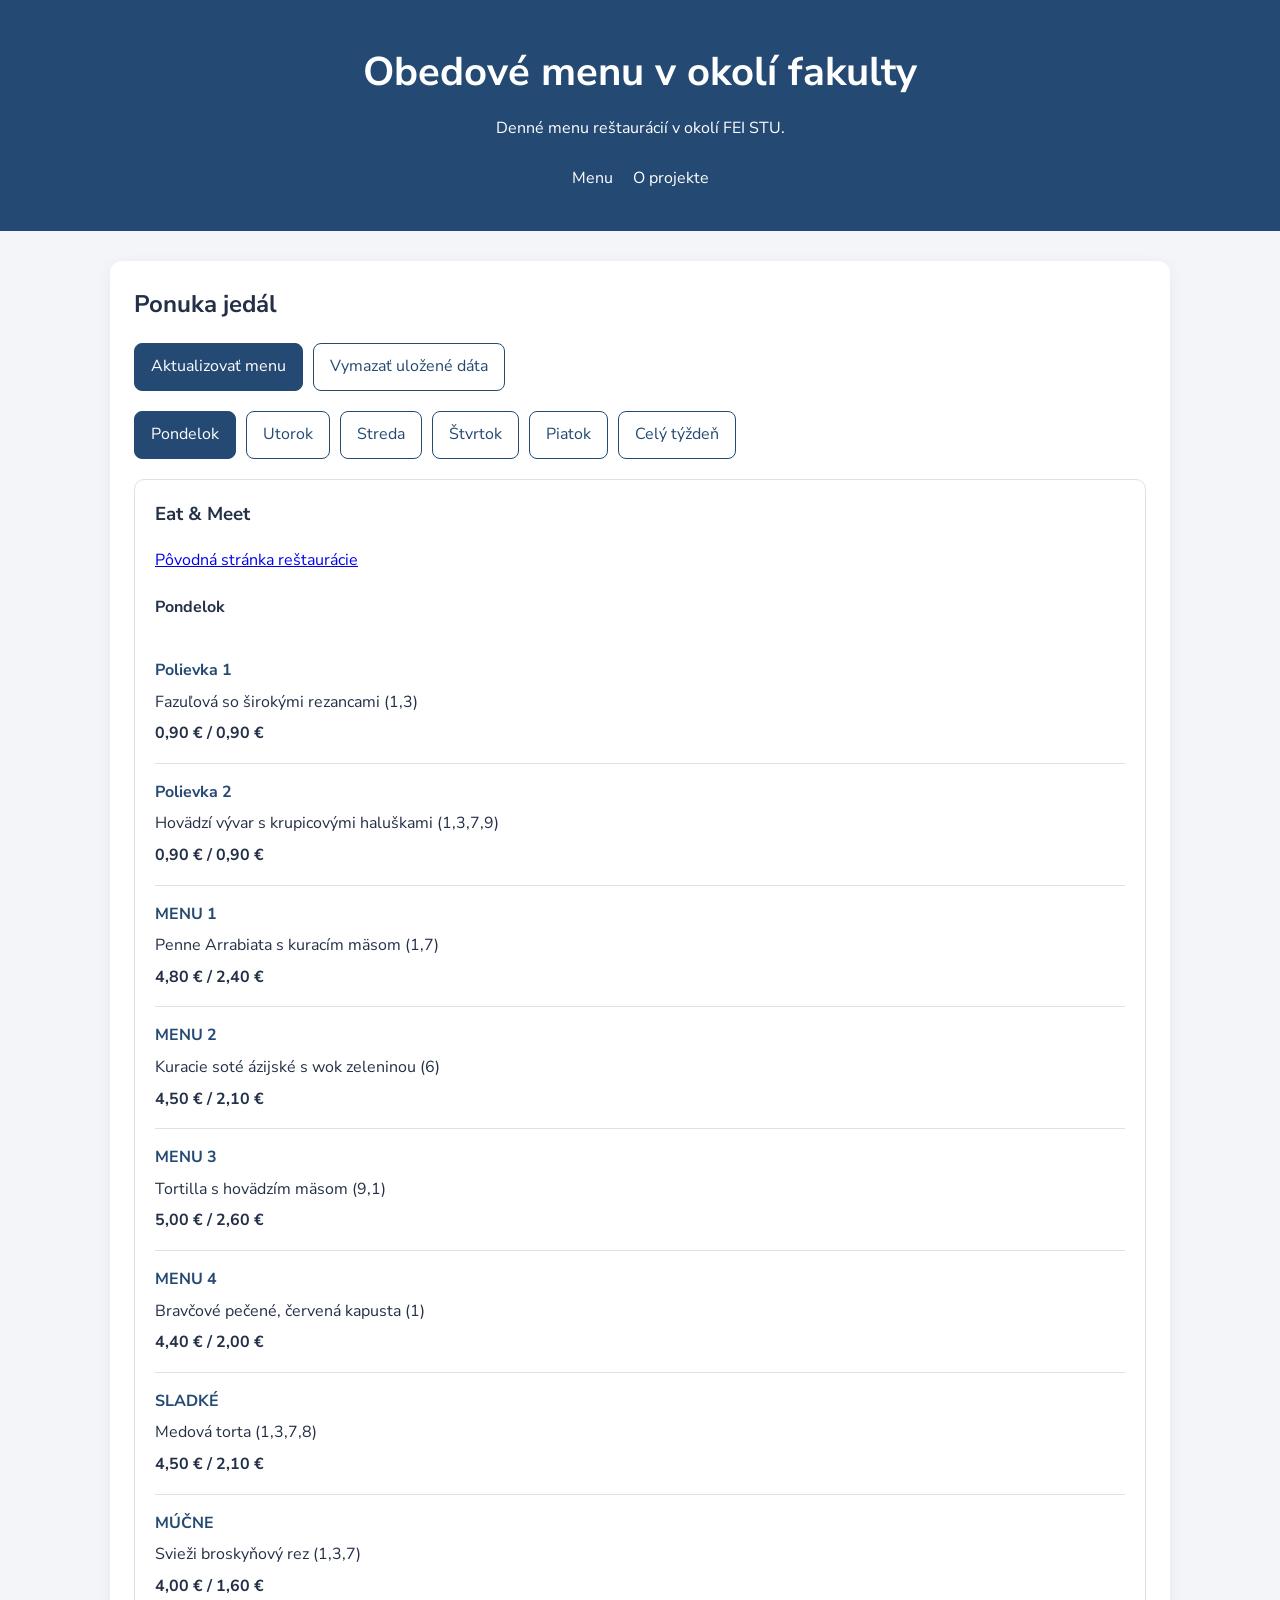
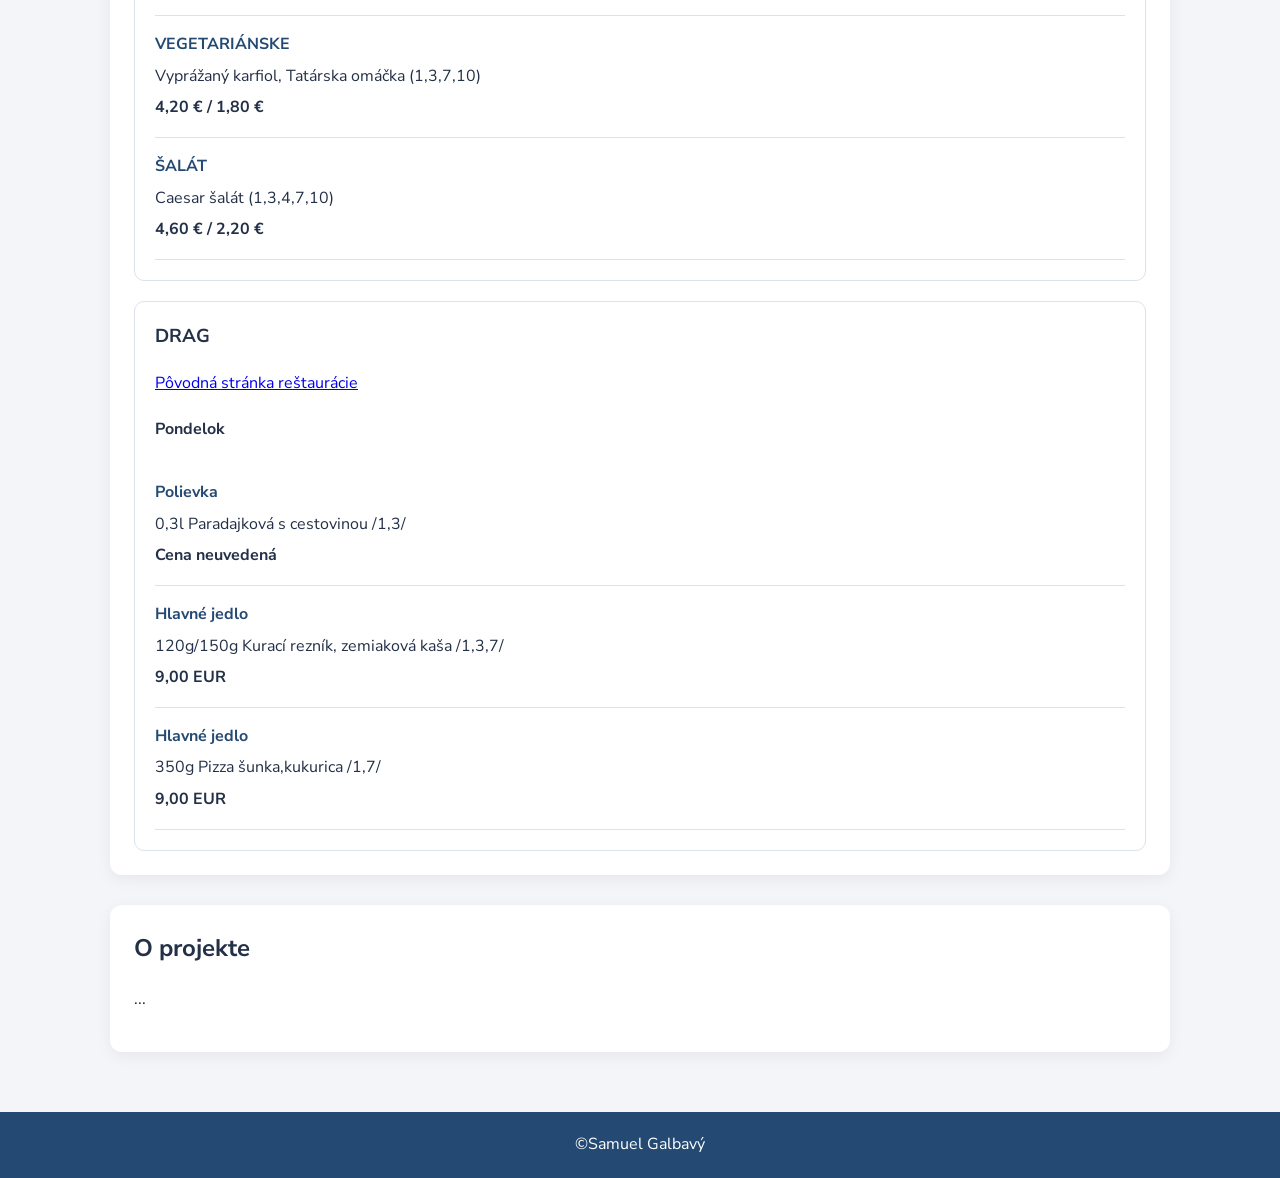
==== index.html @ 83023dc4 "2 restauracie, zobrazene menu, preklikavanie dni v tyzdni, menu - cely tyzden" ====
<!DOCTYPE html>
<html lang="sk">
<head>
    <meta charset="UTF-8">
    <meta name="viewport" content="width=device-width, initial-scale=1.0">

    <meta
        name="description"
        content="Prehľad obedového menu reštaurácií v okolí FEI STU."
    >

    <title>Obedové menu v okolí fakulty</title>

    <link rel="stylesheet" href="css/styles.css">
    <script src="js/script.js" defer></script>
</head>

<body>
    <header>
        <h1>Obedové menu v okolí fakulty</h1>
        <p>Denné menu reštaurácií v okolí FEI STU.</p>

        <nav aria-label="Hlavná navigácia">
            <ul>
                <li><a href="#menu">Menu</a></li>
                <li><a href="#o-projekte">O projekte</a></li>
            </ul>
        </nav>
    </header>

    <main>
        <section id="menu" aria-labelledby="menu-heading">
            <h2 id="menu-heading">Ponuka jedál</h2>

            <div>
                <button type="button" id="refresh-button">
                    Aktualizovať menu
                </button>

                <button type="button" id="clear-button">
                    Vymazať uložené dáta
                </button>
            </div>

            <div role="group" aria-label="Výber dňa">
                <button type="button" data-day="1">Pondelok</button>
                <button type="button" data-day="2">Utorok</button>
                <button type="button" data-day="3">Streda</button>
                <button type="button" data-day="4">Štvrtok</button>
                <button type="button" data-day="5">Piatok</button>
                <button type="button" data-day="all">Celý týždeň</button>
            </div>

            <p id="status" role="status"></p>

            <div id="menu-container">
                <p>Tu sa zobrazia menu jednotlivých reštaurácií.</p>
            </div>
        </section>

        <section id="o-projekte" aria-labelledby="about-heading">
            <h2 id="about-heading">O projekte</h2>

            <p>
                ...
            </p>
        </section>
    </main>

    <footer>
        <p>©Samuel Galbavý</p>
    </footer>
</body>
</html>
---- css/styles.css ----
@font-face {
    font-family: "Nunito Sans";
    src: url("../fonts/NunitoSans-Variable.woff2") format("woff2");
    font-weight: 200 900;
    font-style: normal;
    font-display: swap;
}

* {
    box-sizing: border-box;
}

html {
    scroll-behavior: smooth;
}

body {
    margin: 0;
    font-family: "Nunito Sans", sans-serif;
    line-height: 1.6;
    color: #243047;
    background-color: #f3f5f9;
}


header {
    padding: 40px 20px;
    text-align: center;
    color: #ffffff;
    background-color: #244a73;
}

h1 {
    margin: 0 0 12px;
    font-size: clamp(1.7rem, 4vw, 2.5rem);
}

header p {
    margin: 0 0 24px;
}


nav ul {
    display: flex;
    justify-content: center;
    flex-wrap: wrap;
    gap: 20px;
    margin: 0;
    padding: 0;
    list-style: none;
}

nav a {
    color: #ffffff;
    text-decoration: none;
}

nav a:hover {
    text-decoration: underline;
}

main {
    width: 100%;
    max-width: 1100px;
    margin: 0 auto;
    padding: 30px 20px;
}

section {
    margin-bottom: 30px;
    padding: 24px;
    border-radius: 12px;
    background-color: #ffffff;
    box-shadow: 0 4px 16px rgb(0 0 0 / 6%);
}

h2 {
    margin-top: 0;
}

#menu > div:first-of-type,
[role="group"] {
    display: flex;
    flex-wrap: wrap;
    gap: 10px;
    margin-bottom: 20px;
}

button {
    padding: 10px 16px;
    border: 1px solid #244a73;
    border-radius: 8px;
    font: inherit;
    color: #244a73;
    background-color: #ffffff;
    cursor: pointer;
}

button:hover {
    color: #ffffff;
    background-color: #244a73;
}

button:focus-visible,
a:focus-visible {
    outline: 3px solid #edaa25;
    outline-offset: 4px;
}

#refresh-button {
    color: #ffffff;
    background-color: #244a73;
}

#refresh-button:hover {
    background-color: #183552;
}


#status {
    font-weight: bold;
}

#menu-container {
    display: grid;
    gap: 20px;
}


footer {
    padding: 20px;
    text-align: center;
    color: #ffffff;
    background-color: #244a73;
}

footer p {
    margin: 0;
}

.meal {
    padding: 16px 0;
    border-bottom: 1px solid #dce2eb;
}

.meal p {
    margin: 0 0 6px;
}

.meal__type {
    font-weight: 700;
    color: #244a73;
}

button[data-day][aria-pressed="true"] {
    color: #ffffff;
    background-color: #244a73;
}

.restaurant-card {
    padding: 20px;
    border: 1px solid #dce2eb;
    border-radius: 10px;
}

.restaurant-card h3 {
    margin-top: 0;
}


@media (max-width: 600px) {
    main {
        padding: 20px 12px;
    }

    section {
        padding: 18px;
    }

    [role="group"] button {
        flex: 1 1 120px;
    }
}
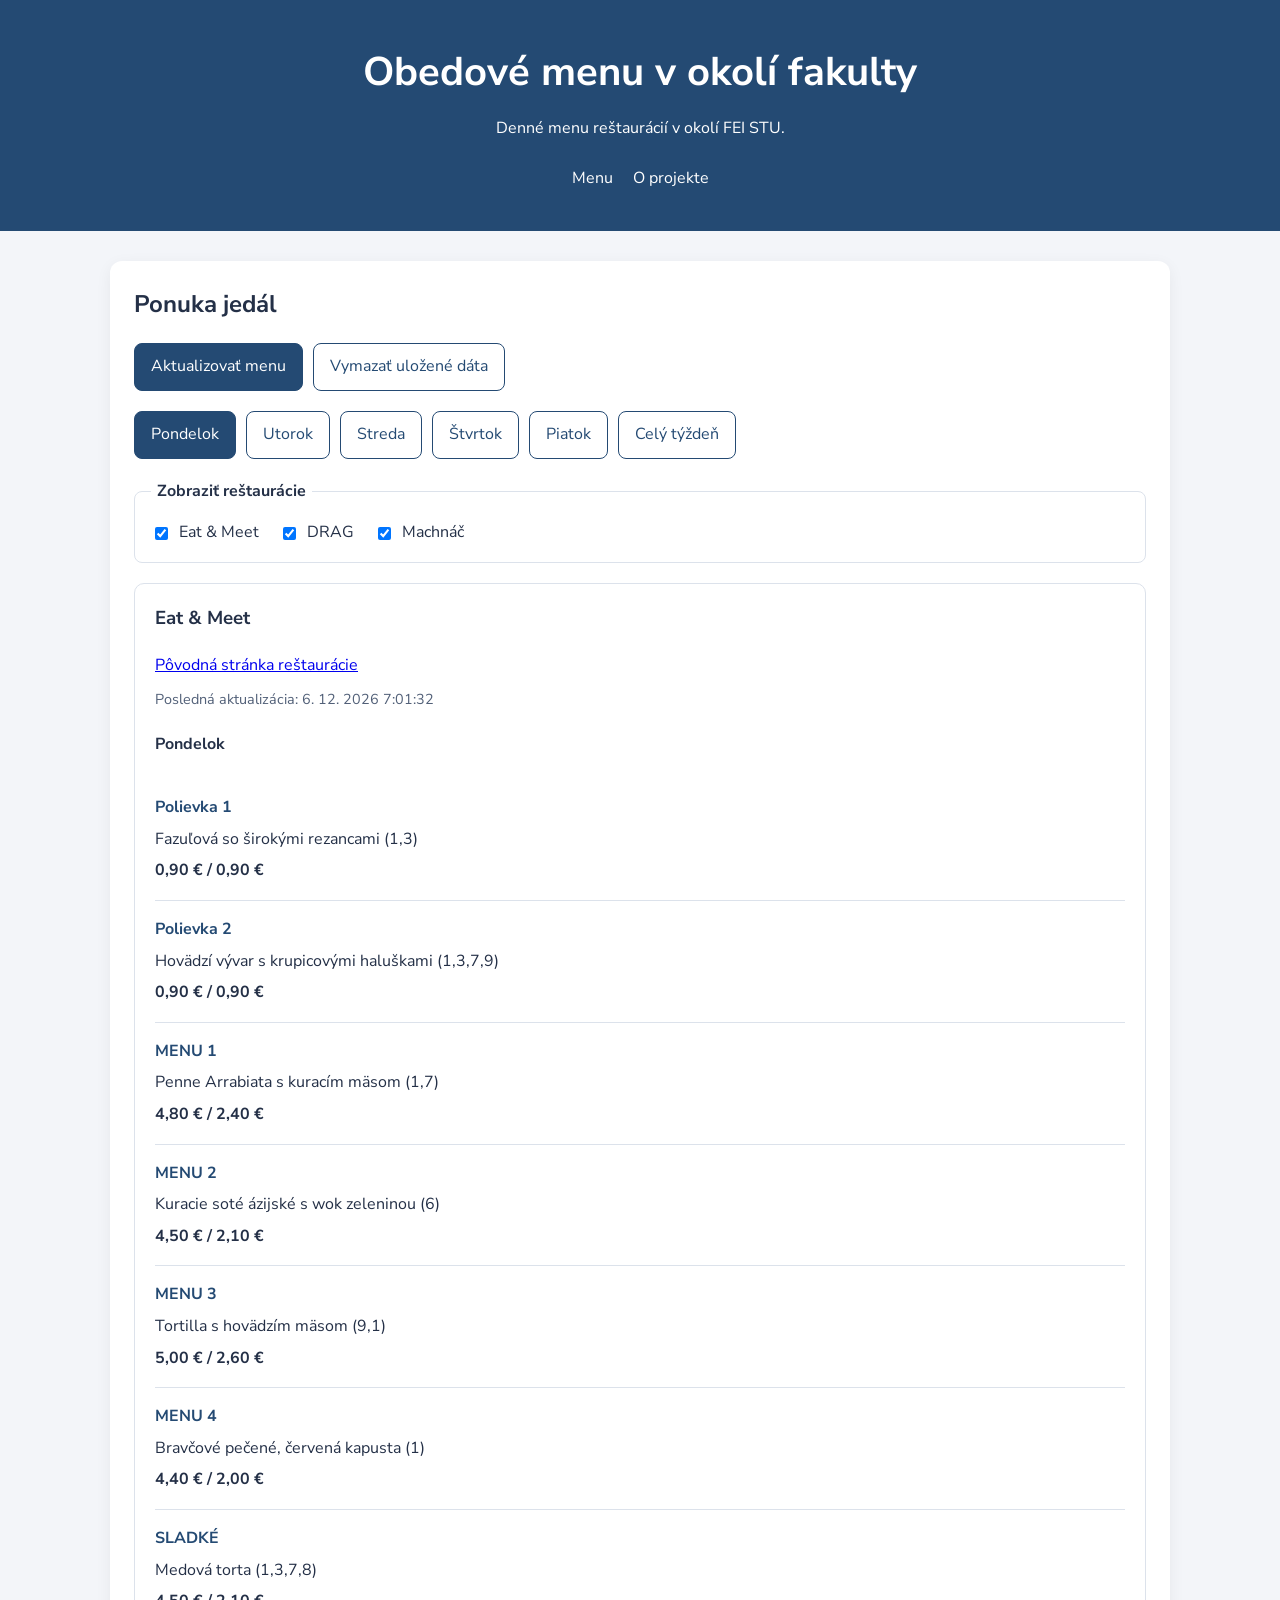
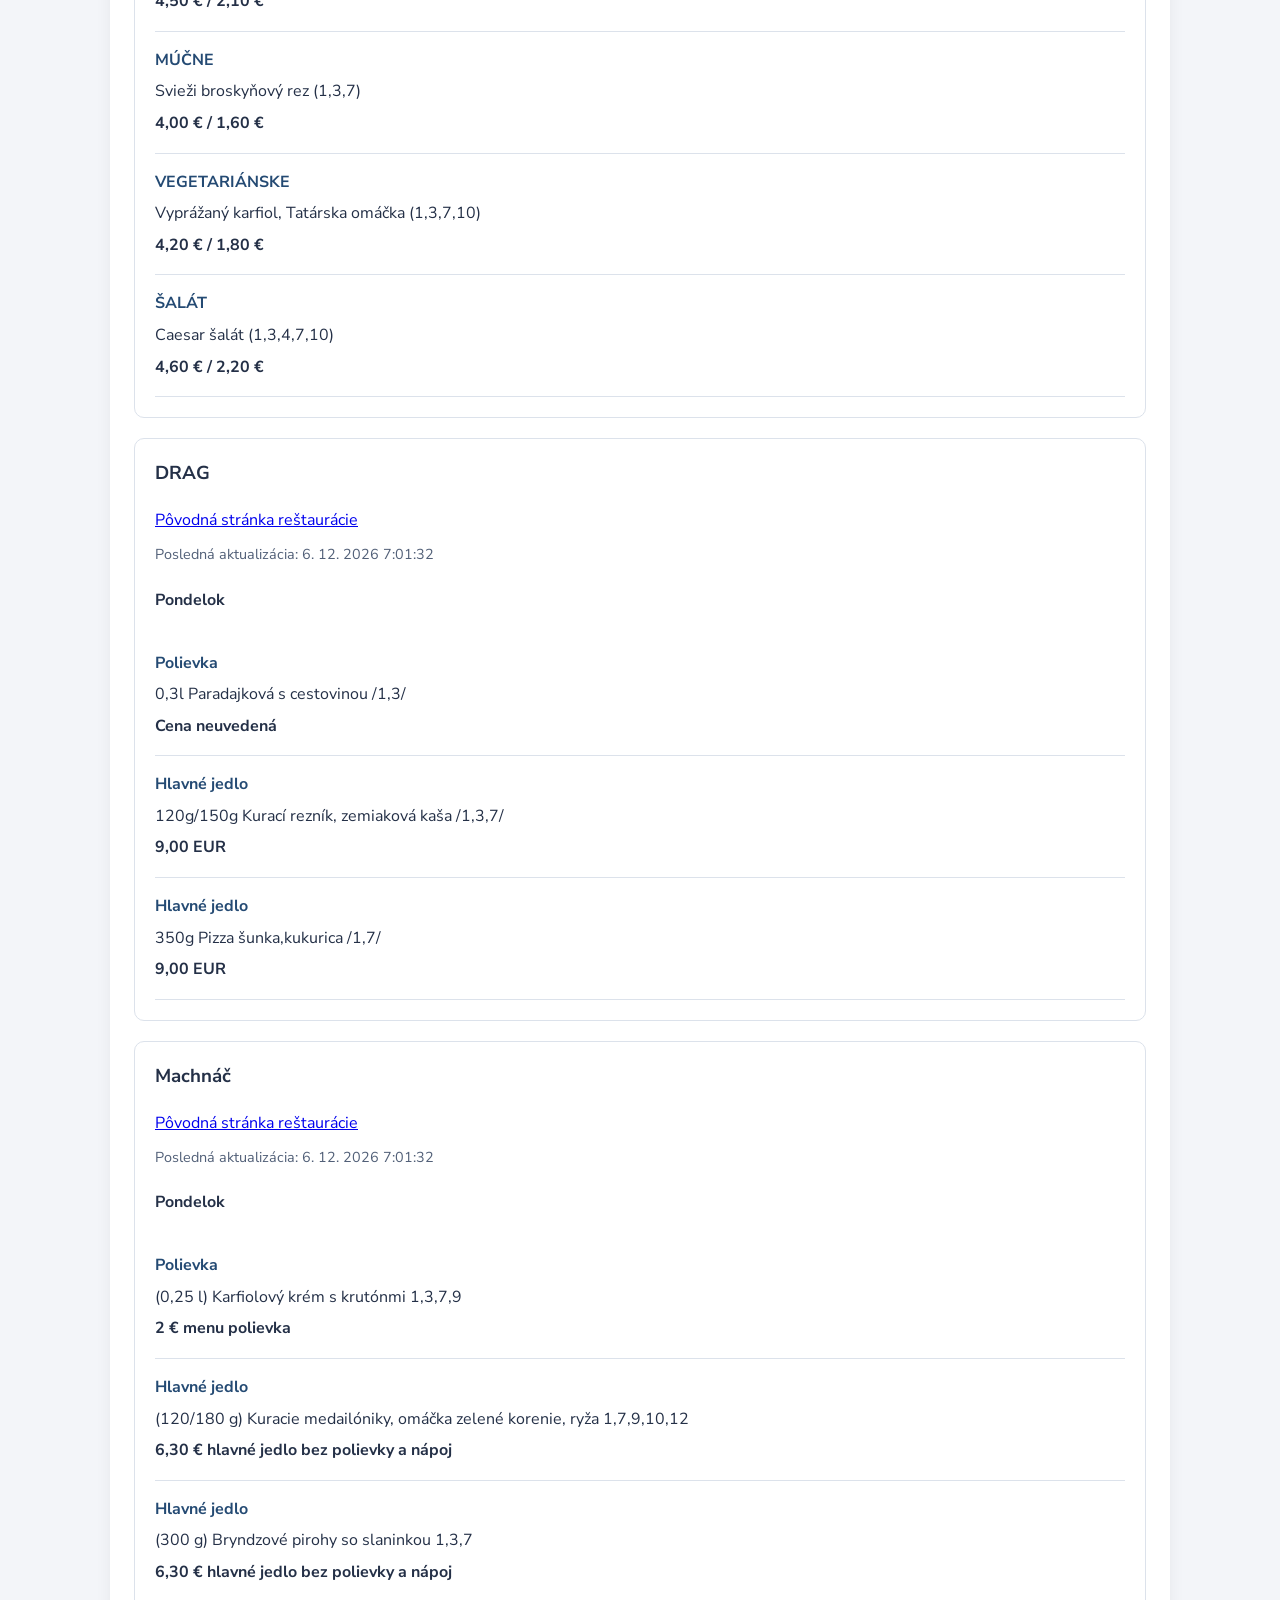
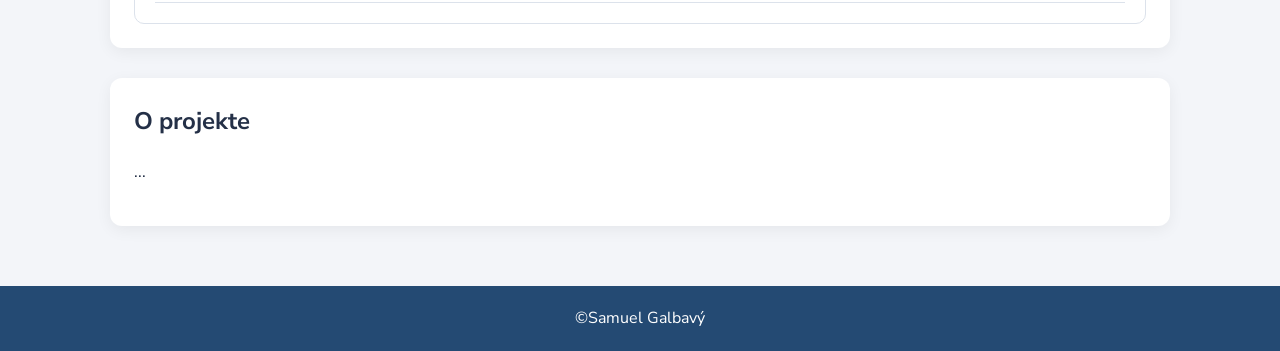
==== commit de3da279: "tretia restika, ukladanie menu do local storage, tlacidla na aktualizaciu a vymazanie dat, datum,cas" ====
--- a/index.html
+++ b/index.html
@@ -13,6 +13,7 @@
 
     <link rel="stylesheet" href="css/styles.css">
     <script src="js/script.js" defer></script>
+    <link rel="icon" type="image/png" href="favicon.png">
 </head>
 
 <body>
@@ -51,6 +52,40 @@
                 <button type="button" data-day="all">Celý týždeň</button>
             </div>
 
+            <fieldset class="restaurant-filters">
+                <legend>Zobraziť reštaurácie</legend>
+
+                <label>
+                    <input
+                        type="checkbox"
+                        name="restaurant"
+                        value="Eat &amp; Meet"
+                        checked
+                    >
+                    Eat &amp; Meet
+                </label>
+
+                <label>
+                    <input
+                        type="checkbox"
+                        name="restaurant"
+                        value="DRAG"
+                        checked
+                    >
+                    DRAG
+                </label>
+
+                <label>
+                    <input
+                        type="checkbox"
+                        name="restaurant"
+                        value="Machnáč"
+                        checked
+                    >
+                    Machnáč
+                </label>
+            </fieldset>
+
             <p id="status" role="status"></p>
 
             <div id="menu-container">
--- a/css/styles.css
+++ b/css/styles.css
@@ -167,6 +167,37 @@
     margin-top: 0;
 }
 
+button:disabled {
+    opacity: 0.6;
+    cursor: wait;
+}
+
+.restaurant-updated {
+    margin: 10px 0 20px;
+    font-size: 0.9rem;
+    color: #526078;
+}
+
+.restaurant-filters {
+    display: flex;
+    flex-wrap: wrap;
+    gap: 12px 20px;
+    margin: 20px 0;
+    padding: 16px;
+    border: 1px solid #dce2eb;
+    border-radius: 8px;
+}
+
+.restaurant-filters legend {
+    padding: 0 6px;
+    font-weight: 700;
+}
+
+.restaurant-filters label {
+    display: flex;
+    align-items: center;
+    gap: 8px;
+}
 
 @media (max-width: 600px) {
     main {
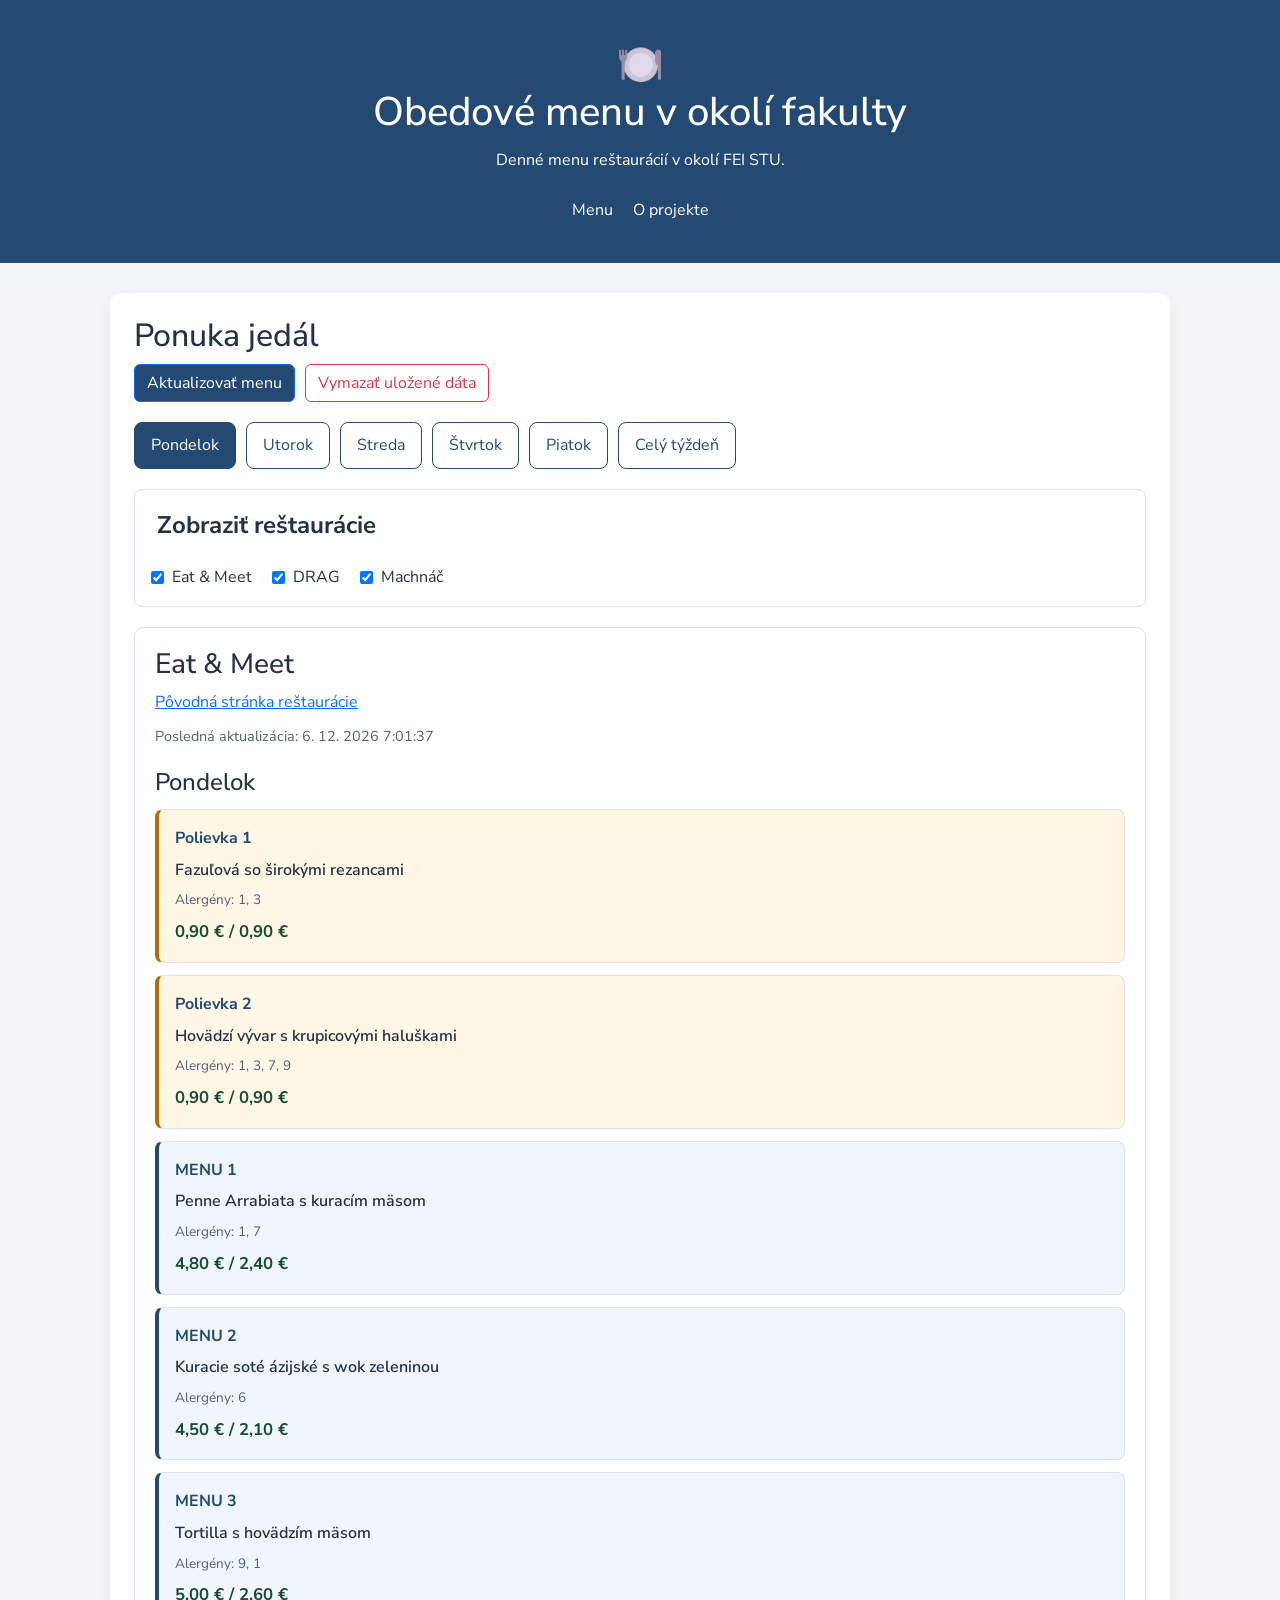
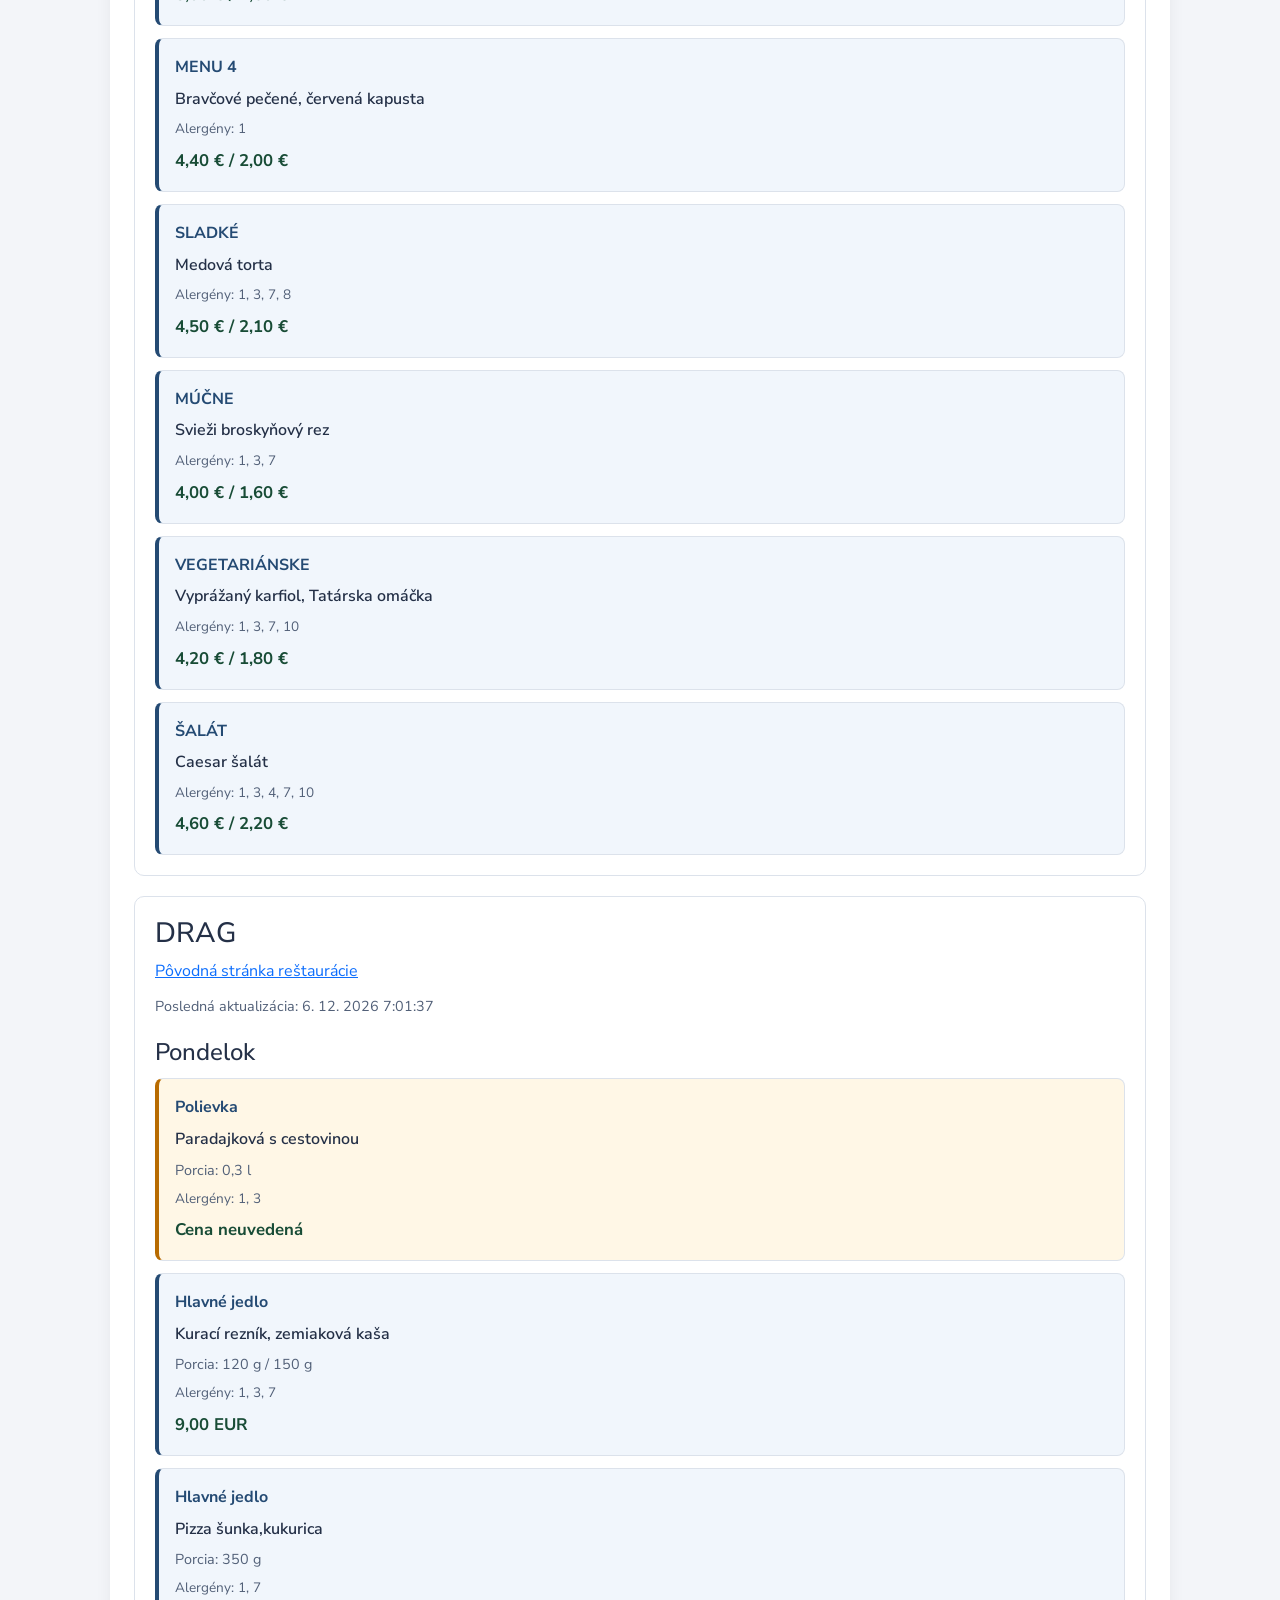
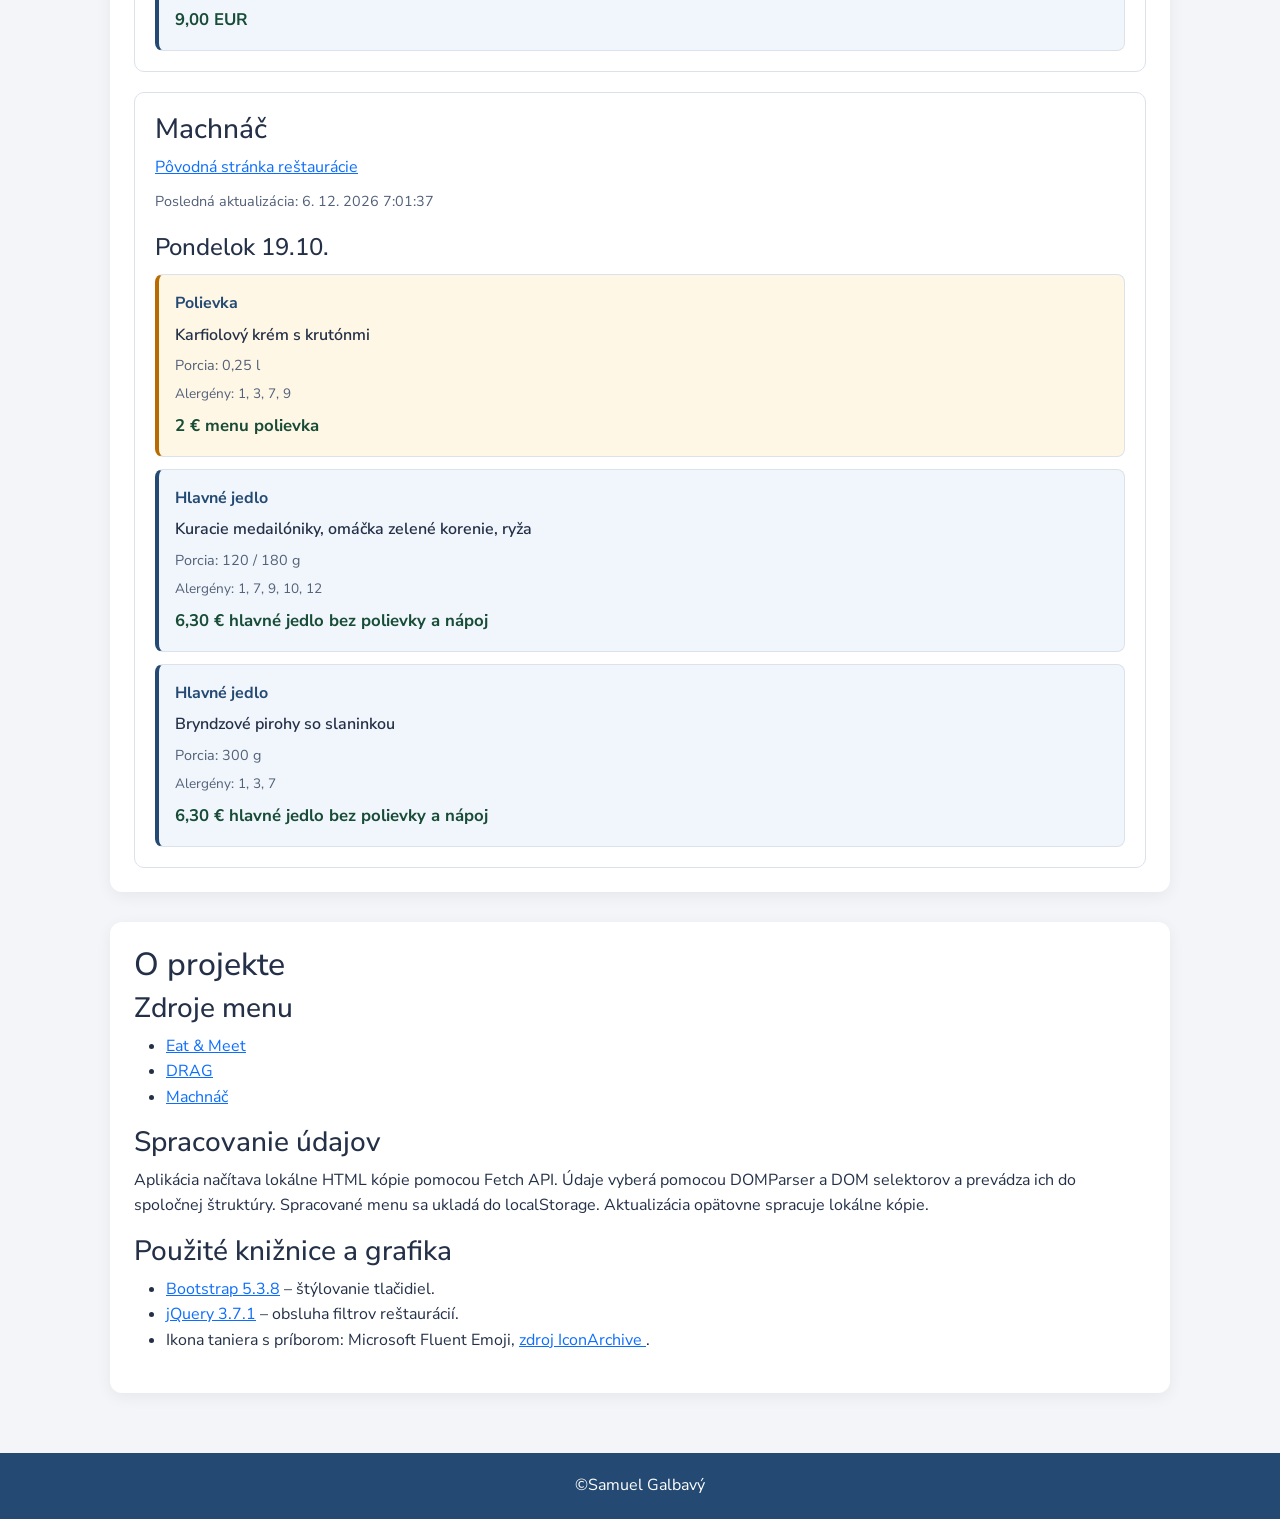
==== commit ce85bb66: "dokoncenie" ====
--- a/index.html
+++ b/index.html
@@ -11,13 +11,30 @@
 
     <title>Obedové menu v okolí fakulty</title>
 
+    <!-- Bootstrap CSS -->
+    <link
+        rel="stylesheet"
+        href="https://cdn.jsdelivr.net/npm/bootstrap@5.3.8/dist/css/bootstrap.min.css"
+        integrity="sha384-sRIl4kxILFvY47J16cr9ZwB07vP4J8+LH7qKQnuqkuIAvNWLzeN8tE5YBujZqJLB"
+        crossorigin="anonymous"
+    >
+
     <link rel="stylesheet" href="css/styles.css">
+
+    <!-- jQuery -->
+    <script
+        src="https://code.jquery.com/jquery-3.7.1.min.js"
+        defer
+    ></script>
+
+    
     <script src="js/script.js" defer></script>
     <link rel="icon" type="image/png" href="favicon.png">
 </head>
 
 <body>
     <header>
+        <img src="favicon.png" alt="" width="48" height="48">
         <h1>Obedové menu v okolí fakulty</h1>
         <p>Denné menu reštaurácií v okolí FEI STU.</p>
 
@@ -34,11 +51,19 @@
             <h2 id="menu-heading">Ponuka jedál</h2>
 
             <div>
-                <button type="button" id="refresh-button">
+                <button
+                    type="button"
+                    id="refresh-button"
+                    class="btn btn-primary"
+                >
                     Aktualizovať menu
                 </button>
 
-                <button type="button" id="clear-button">
+                <button
+                    type="button"
+                    id="clear-button"
+                    class="btn btn-outline-danger"
+                >
                     Vymazať uložené dáta
                 </button>
             </div>
@@ -96,9 +121,47 @@
         <section id="o-projekte" aria-labelledby="about-heading">
             <h2 id="about-heading">O projekte</h2>
 
+            <h3>Zdroje menu</h3>
+
+            <ul>
+                <li><a href="https://eatandmeet.sk/">Eat &amp; Meet</a></li>
+                <li>
+                    <a href="https://www.restauracia-drag.sk/denne-menu">
+                        DRAG
+                    </a>
+                </li>
+                <li>
+                    <a href="https://machnac.sk/denneMenu.html">Machnáč</a>
+                </li>
+            </ul>
+
+            <h3>Spracovanie údajov</h3>
+
             <p>
-                ...
+                Aplikácia načítava lokálne HTML kópie pomocou Fetch API.
+                Údaje vyberá pomocou DOMParser a DOM selektorov a prevádza
+                ich do spoločnej štruktúry. Spracované menu sa ukladá
+                do localStorage. Aktualizácia opätovne spracuje lokálne kópie.
             </p>
+
+            <h3>Použité knižnice a grafika</h3>
+
+            <ul>
+                <li>
+                    <a href="https://getbootstrap.com/">Bootstrap 5.3.8</a>
+                    – štýlovanie tlačidiel.
+                </li>
+                <li>
+                    <a href="https://jquery.com/">jQuery 3.7.1</a>
+                    – obsluha filtrov reštaurácií.
+                </li>
+                <li>
+                    Ikona taniera s príborom: Microsoft Fluent Emoji,
+                    <a href="https://www.iconarchive.com/show/fluentui-emoji-flat-icons-by-microsoft/Fork-And-Knife-With-Plate-Flat-icon.html">
+                        zdroj IconArchive
+                    </a>.
+                </li>
+            </ul>
         </section>
     </main>
 
--- a/css/styles.css
+++ b/css/styles.css
@@ -139,8 +139,10 @@
 }
 
 .meal {
-    padding: 16px 0;
-    border-bottom: 1px solid #dce2eb;
+    margin-top: 12px;
+    padding: 16px;
+    border: 1px solid #dce2eb;
+    border-radius: 8px;
 }
 
 .meal p {
@@ -199,6 +201,38 @@
     gap: 8px;
 }
 
+.meal--soup {
+    background-color: #fff7e6;
+    border-left: 4px solid #b86b00;
+}
+
+.meal--dish {
+    background-color: #f1f6fc;
+    border-left: 4px solid #244a73;
+}
+
+.meal__name {
+    font-weight: 600;
+}
+
+.meal__price {
+    display: block;
+    margin-top: 8px;
+    font-size: 1.05rem;
+    color: #184c36;
+    font-variant-numeric: tabular-nums;
+}
+
+.meal__allergens {
+    font-size: 0.85rem;
+    color: #526078;
+}
+
+.meal__portion {
+    font-size: 0.9rem;
+    color: #526078;
+}
+
 @media (max-width: 600px) {
     main {
         padding: 20px 12px;
